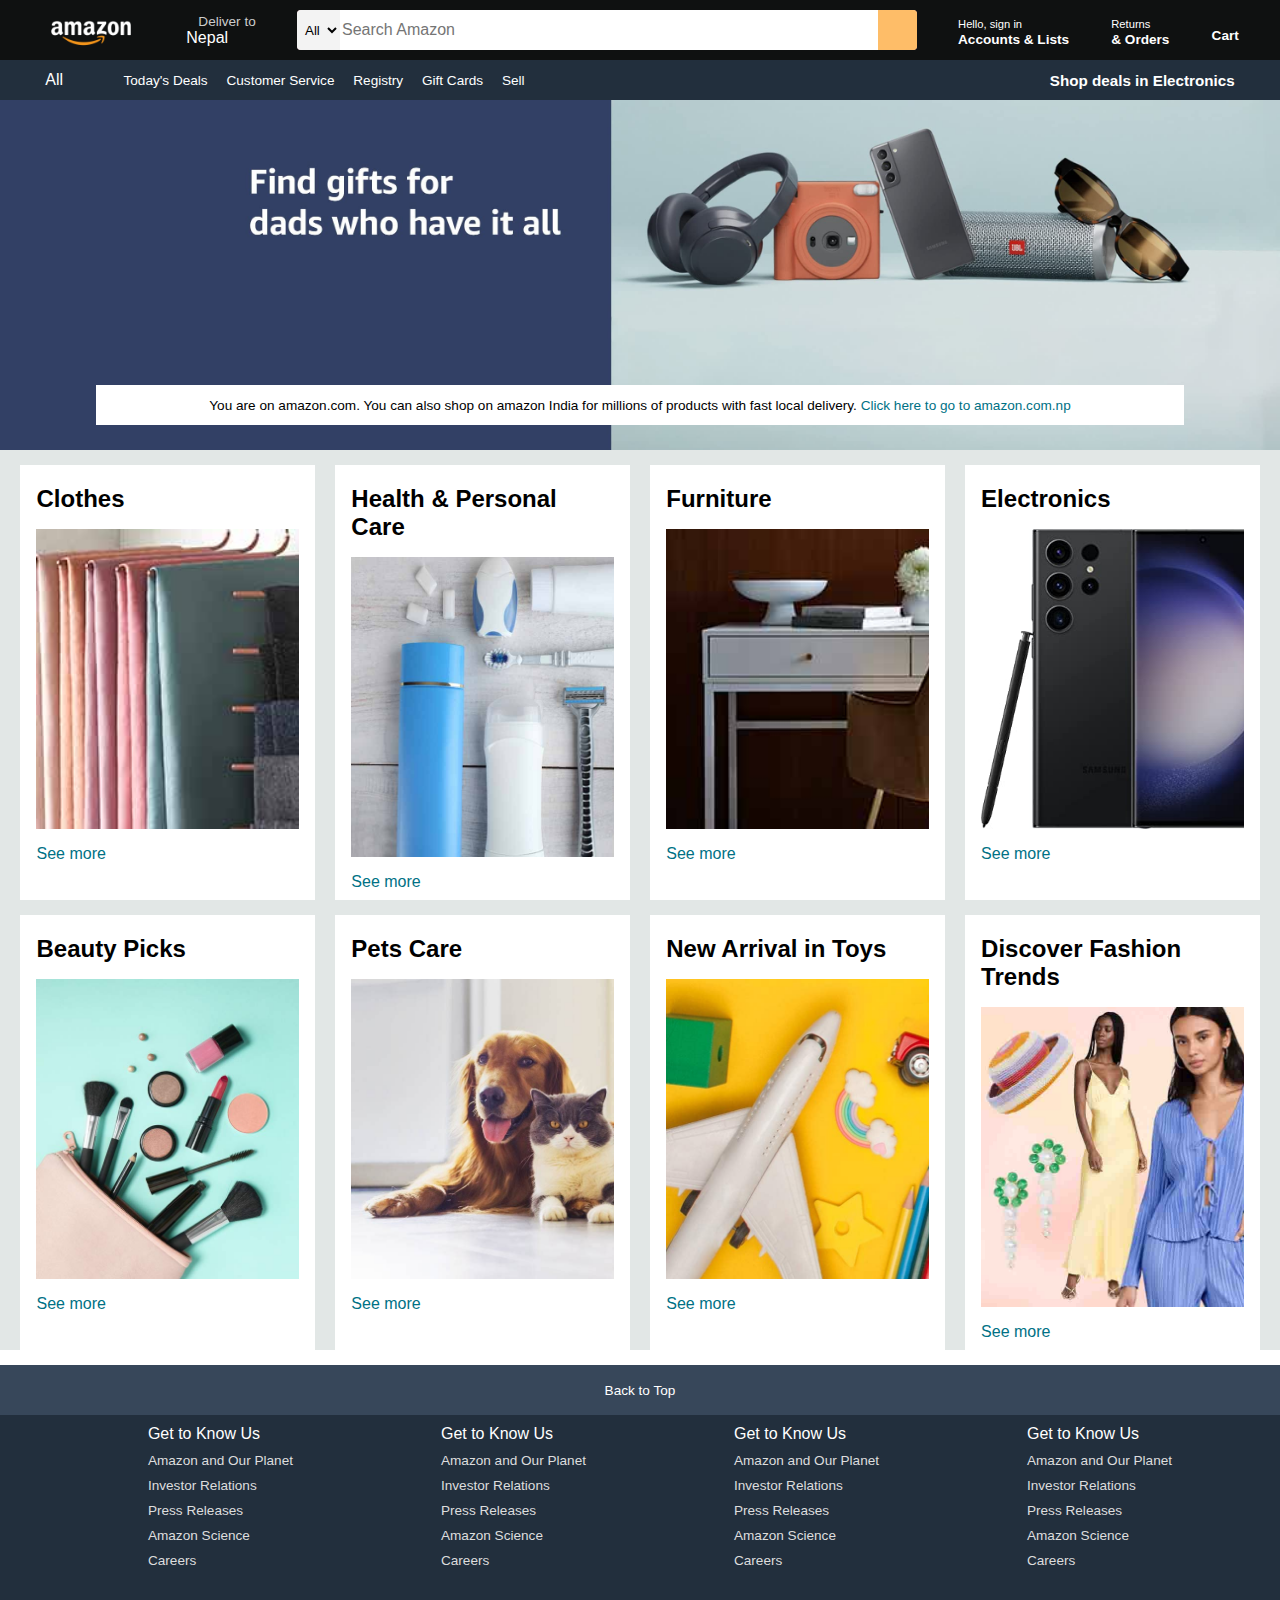
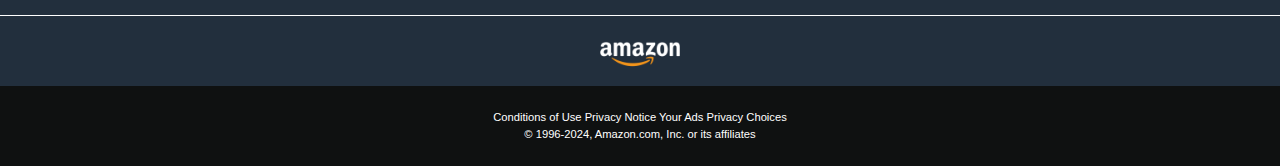
==== Amazon/index.html @ cfef41e0 "Amazon Clone Project" ====
<!DOCTYPE html>
<html lang="en">
<head>
    <meta charset="UTF-8">
    <meta name="viewport" content="width=device-width, initial-scale=1.0">
    <title>Amazon</title>
    <link rel="stylesheet" href="https://cdnjs.cloudflare.com/ajax/libs/font-awesome/6.5.1/css/all.min.css" integrity="sha512-DTOQO9RWCH3ppGqcWaEA1BIZOC6xxalwEsw9c2QQeAIftl+Vegovlnee1c9QX4TctnWMn13TZye+giMm8e2LwA==" crossorigin="anonymous" referrerpolicy="no-referrer" />
    <link rel="stylesheet" href="style.css">
</head>
<body>
    <header>
        <div class="navbar">
            <div class="nav-logo border">
                <div class="logo"></div>
            </div>

            <div class="nav-address border">
                <p class="add-first">Deliver to</p>
                <div class="add-icon">
                    <i class="fa-solid fa-location-dot"></i>
                    <p class="add-second">Nepal</p>
                </div>
            </div>
            
            <div class="nav-search">
                <select class="search-select">
                    <option value="All">All</option>
                </select>
                <input placeholder="Search Amazon" class="search-input">
                <div class="search-icon">
                    <i class="fa-solid fa-magnifying-glass"></i>
                </div>
            </div>

            <div class="nav-signin border">
                <p><span>Hello, sign in</span></p>
                <p class="nav-second">Accounts & Lists</p>
            </div>

            <div class="nav-return border">
                <p><span>Returns</span></p>
                <p class="nav-second">& Orders</p>
            </div>

            <div class="nav-cart border">
                <i class="fa-solid fa-cart-shopping"></i>
                Cart
            </div>
        </div>

        <div class="panel">
            <div class="panel-all">
                <i class="fa-solid fa-bars"></i>
                All
            </div>
            <div class="panel-options">
                <p>Today's Deals</p>
                <p>Customer Service</p>
                <p>Registry</p>
                <p>Gift Cards</p>
                <p>Sell</p>
            </div>
            <div class="panel-deals">
                Shop deals in Electronics
            </div>
        </div>
    </header>

    <div class="hero-section">
        <div class="hero-msg">
            <p>You are on amazon.com. You can also shop on amazon India for millions of products with fast local delivery. <a href="">Click here to go to amazon.com.np</a></p>
        </div>
    </div>

    <div class="shop-section">
        <div class="box">
            <div class="box-content">
                <h2>Clothes</h2>
                <div class="box-img" style="background-image:url(box1_image.jpg);"></div>
                <p>See more</p>
            </div>
        </div>
        <div class="box">
            <div class="box-content">
                <h2>Health & Personal Care</h2>
                <div class="box-img" style="background-image:url(box2_image.jpg);"></div>
                <p>See more</p>
            </div>
        </div>
        <div class="box">
            <div class="box-content">
                <h2>Furniture</h2>
                <div class="box-img" style="background-image:url(box3_image.jpg);"></div>
                <p>See more</p>
            </div>
        </div>
        <div class="box">
            <div class="box-content">
                <h2>Electronics</h2>
                <div class="box-img" style="background-image:url(box4_image.jpg);"></div>
                <p>See more</p>
            </div>
        </div>

        <div class="box">
            <div class="box-content">
                <h2>Beauty Picks</h2>
                <div class="box-img" style="background-image:url(box5_image.jpg);"></div>
                <p>See more</p>
            </div>
        </div>
        <div class="box">
            <div class="box-content">
                <h2>Pets Care</h2>
                <div class="box-img" style="background-image:url(box6_image.jpg);"></div>
                <p>See more</p>
            </div>
        </div>
        <div class="box">
            <div class="box-content">
                <h2>New Arrival in Toys</h2>
                <div class="box-img" style="background-image:url(box7_image.jpg);"></div>
                <p>See more</p>
            </div>
        </div>
        <div class="box">
            <div class="box-content">
                <h2>Discover Fashion Trends</h2>
                <div class="box-img" style="background-image:url(box8_image.jpg);"></div>
                <p>See more</p>
            </div>
        </div>
    </div>

    <footer>
        <div class="foot-panel1">Back to Top</div>
        <div class="foot-panel2">
            <ul>
                <p>Get to Know Us</p>
                <a href="">Amazon and Our Planet</a>
                <a href="">Investor Relations</a>
                <a href="">Press Releases</a>
                <a href="">Amazon Science</a>
                <a href="">Careers</a>
            </ul>
            <ul>
                <p>Get to Know Us</p>
                <a href="">Amazon and Our Planet</a>
                <a href="">Investor Relations</a>
                <a href="">Press Releases</a>
                <a href="">Amazon Science</a>
                <a href="">Careers</a>
            </ul>
            <ul>
                <p>Get to Know Us</p>
                <a href="">Amazon and Our Planet</a>
                <a href="">Investor Relations</a>
                <a href="">Press Releases</a>
                <a href="">Amazon Science</a>
                <a href="">Careers</a>
            </ul>
            <ul>
                <p>Get to Know Us</p>
                <a href="">Amazon and Our Planet</a>
                <a href="">Investor Relations</a>
                <a href="">Press Releases</a>
                <a href="">Amazon Science</a>
                <a href="">Careers</a>
            </ul>
        </div>
        <div class="foot-panel3">
            <div class="logo"></div>
        </div>
        <div class="foot-panel4">
            <div class="pages">
                <a>Conditions of Use</a>
                <a>Privacy Notice</a>
                <a>Your Ads Privacy Choices</a>
            </div>
            <div class="copyright">
                © 1996-2024, Amazon.com, Inc. or its affiliates
            </div>
        </div>
    </footer>
</body>
</html>
---- Amazon/style.css ----
*{
    margin: 0;
    font-family: Arial, Helvetica, sans-serif;
    border: border-box;
}
.navbar{
    height: 60px;
    background-color: #0f1111;
    color: white;
    display: flex;
    align-items: center;
    justify-content: space-evenly;
}
.nav-logo{
    height: 50px;
    width: 100px;
}
.logo{
    background-image: url(amazon_logo.png);
    background-size: cover;
    height: 50px;
    width: 100%;
}
.border{
    border: 1.5px solid transparent;
}
.border:hover{
   border: 1.5px solid white; 
}

/* Box-Two */

.add-first{
    color: #cccccc;
    font-size: 0.85rem;
    margin-left: 15px;
}
.add-second{
    font-size: 1rem;
    margin-left: 3px;
}
.add-icon{
    display: flex;
    align-items: center;
}

/* Box-Three */

.nav-search{
    display: flex;
    justify-content: space-evenly;
    background-color: pink;
    width: 620px;
    height: 40px;
    border-radius: 4px;
}
.search-select{
    background-color: #f3f3f3;
    width: 50px;
    text-align: center;
    border-top-left-radius: 4px;
    border-bottom-left-radius: 4px;
    border: none;
}
.search-input{
    width: 100%;
    font-size: 1rem;
    border: none;
}
.search-icon{
    width: 45px;
    display: flex;
    justify-content: center;
    align-items: center;
    background-color: #febd68;
    border-top-right-radius: 4px;
    border-bottom-right-radius: 4px;
    color: #0f1111;
}
.nav-search:hover{
    border: 2px solid orange;
}

/* Box-four */

span{
    font-size: 0.7rem;
}
.nav-second{
    font-size: 0.85rem;
    font-weight: 700;
}

/* Box -five */

.nav-cart i{
    font-size: 30px;
}
.nav-cart{
    font-size: 0.85rem;
    font-weight: 700;
}

/* Panel */

.panel{
    height: 40px;
    background-color: #222f3d;
    color: white;
    display: flex;
    align-items: center;
    justify-content: space-evenly;
}

.panel-options p{
    display: inline;
    margin-left: 15px;
}
.panel-options{
    width: 70%;
    font-size: 0.85rem;
}
.panel-deals{
    font-size: 0.95rem;
    font-weight: 700;
}

/* Hero-Section*/

.hero-section{
    background-image: url(hero_image.jpg);
    background-size: cover;
    height: 350px;
    display: flex;
    align-items: flex-end;
    justify-content: center;
}
.hero-msg{
    background-color: white;
    color: black;
    height: 40px;
    display: flex;
    align-items: center;
    justify-content: center;
    font-size: 0.85rem;
    width: 85%;
    margin-bottom: 25px;
}
.hero-msg a{
    color: #007185;
    text-decoration: none;
}

/* Shop-Section*/
.shop-section{
    display: flex;
    flex-wrap: wrap;
    justify-content: space-evenly;
    background-color: #e2e7e6;
}
.box{
    height: 400px;
    width: 23%;
    background-color: white;
    padding: 20px 0 15px;
    margin-top: 15px;
}
.box-img{
    height: 300px;
    background-size: cover;
    margin-top: 1rem;
    margin-bottom: 1rem;
}
.box-content{
    margin-left: 1rem;
    margin-right: 1rem;
}
.box-content p{
    color: #007185;
}

/* Footer Section */
footer{
    margin-top: 15px;
}
.foot-panel1{
    background-color:#37475a;
    color: white;
    height: 50px;
    display: flex;
    justify-content: center;
    align-items: center;
    font-size: 0.85rem;
}
.foot-panel2{
    background-color: #222f3d;
    color: white;
    height: 200px;
    display: flex;
    justify-content: space-evenly;
}
ul{
    margin-top: 10px;
}
ul a{
    display: block;
    text-decoration: none;
    color: #dddddd;
    font-size: 0.85rem;
    margin-top: 10px;
}
.foot-panel3{
    background-color: #222f3d;
    color: white;
    border-top: 0.5px solid white;
    height: 70px;
    display: flex;
    justify-content: center;
    align-items: center;
}
.logo{
    background-image:url(amazon_logo.png);
    background-size: cover;
    height: 50px;
    width: 100px;
}

.foot-panel4{
    background-color: #0f1111;
    color: white;
    height: 80px;
    font-size: 0.7rem;
    text-align: center;
}
.pages{
    padding-top: 25px;
}
.copyright{
    padding-top: 5px;
}
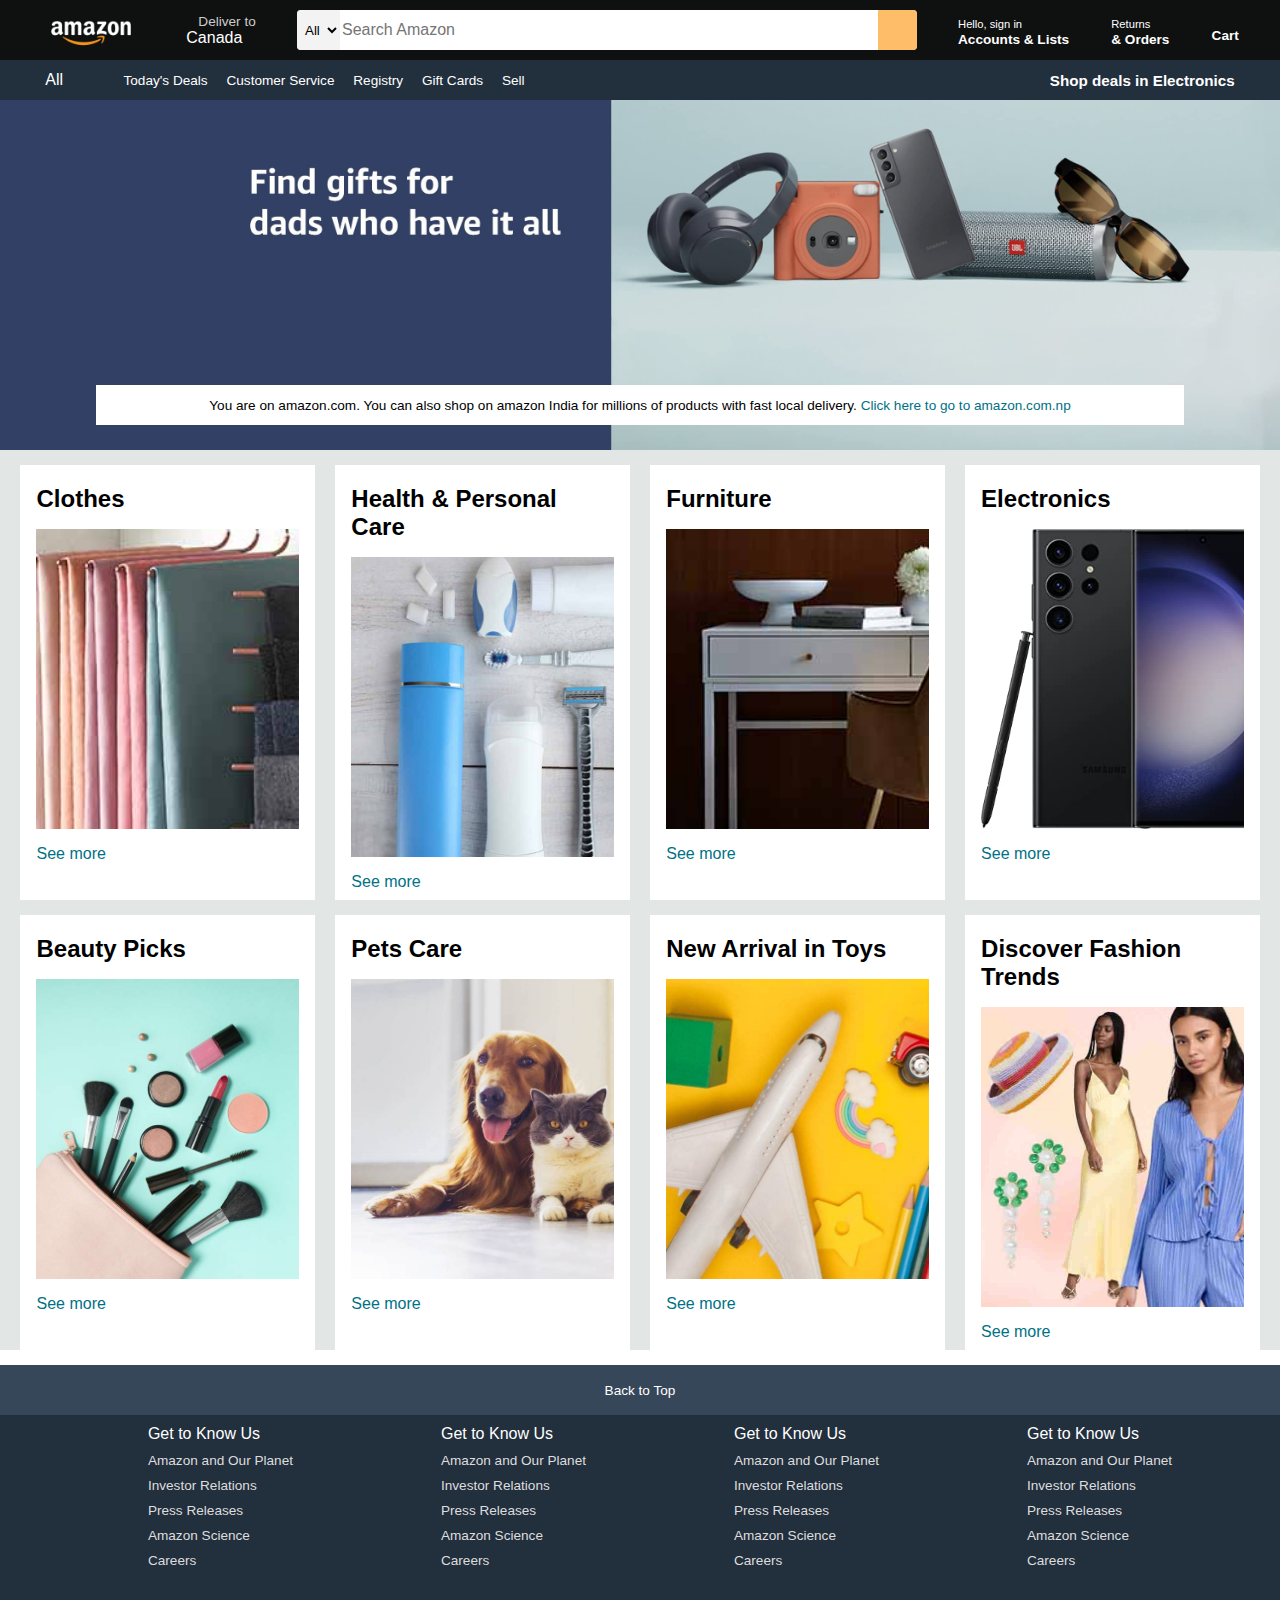
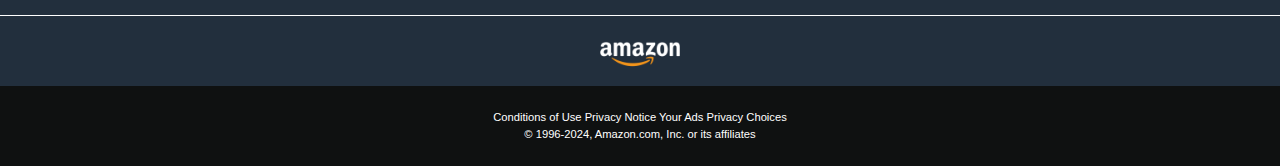
==== commit 64fcb825: "Amazon" ====
--- a/Amazon/index.html
+++ b/Amazon/index.html
@@ -18,7 +18,7 @@
                 <p class="add-first">Deliver to</p>
                 <div class="add-icon">
                     <i class="fa-solid fa-location-dot"></i>
-                    <p class="add-second">Nepal</p>
+                    <p class="add-second">Canada</p>
                 </div>
             </div>
             
